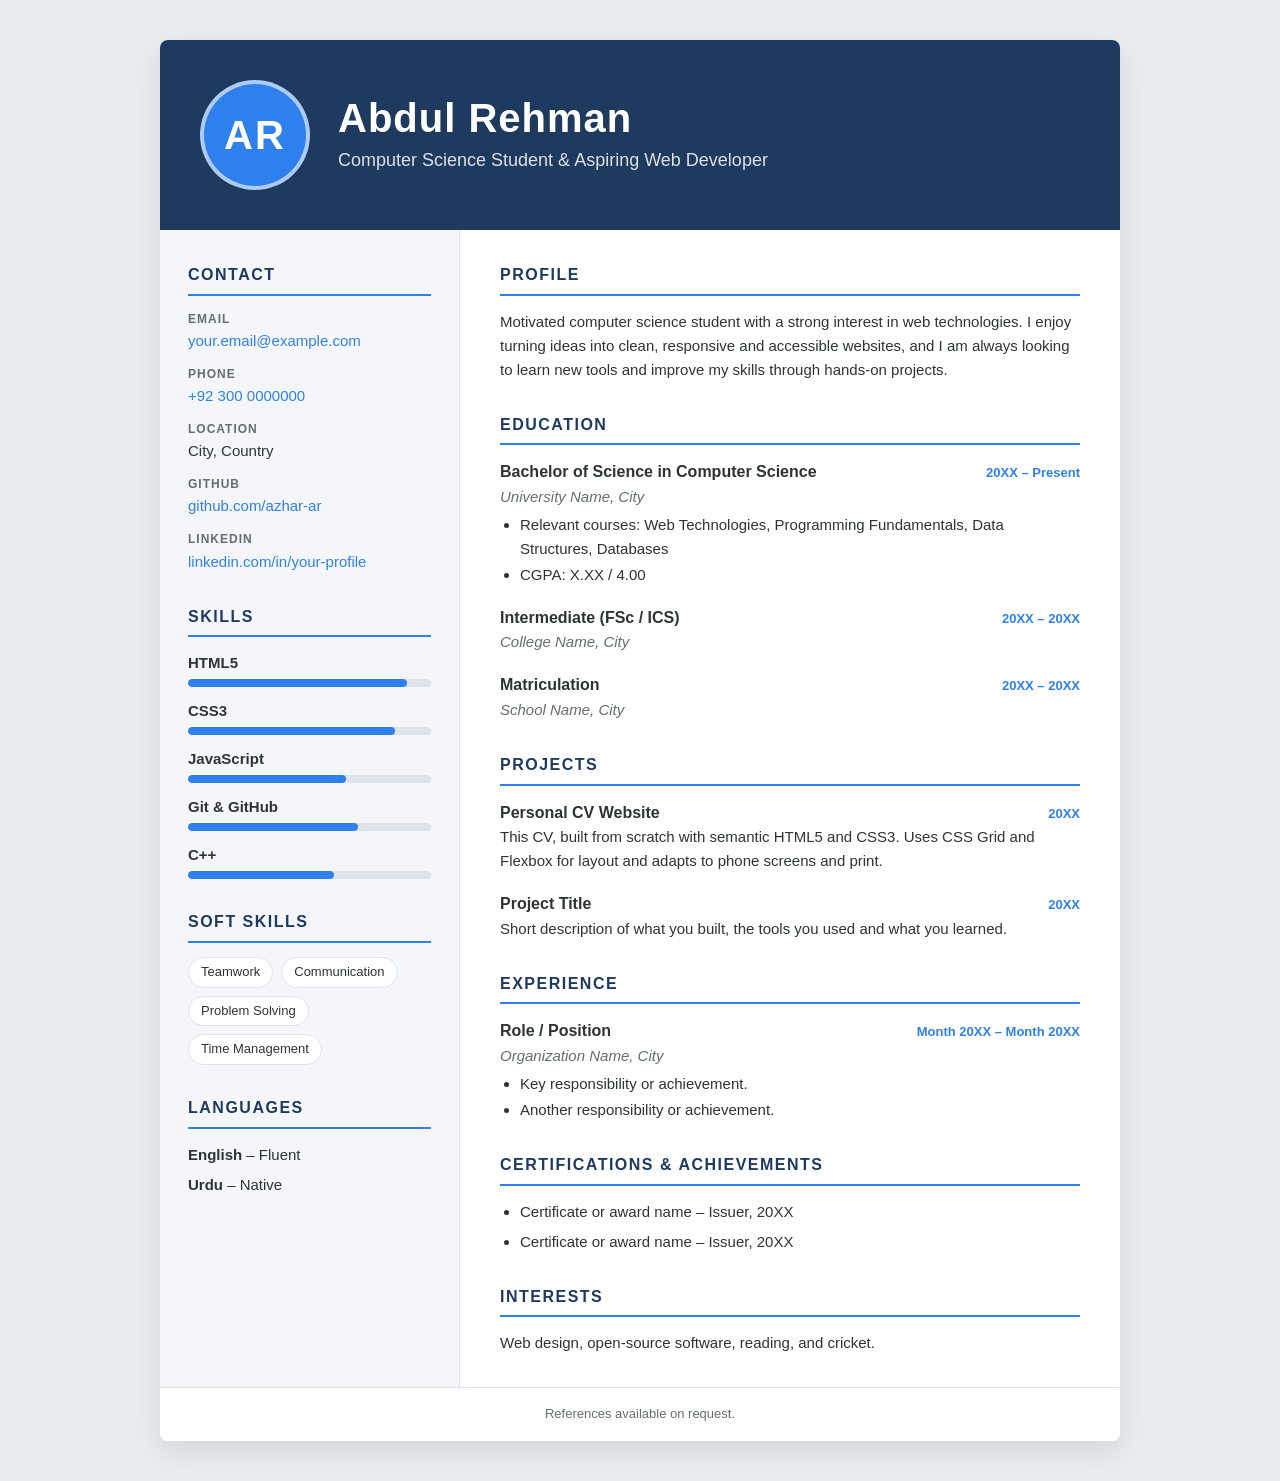
==== assignment-1/index.html @ 68342370 "Add assignment 1: CV built with HTML and CSS" ====
<!DOCTYPE html>
<html lang="en">
<head>
    <meta charset="UTF-8">
    <meta name="viewport" content="width=device-width, initial-scale=1.0">
    <meta name="description" content="Curriculum Vitae of Abdul Rehman">
    <title>Abdul Rehman | CV</title>
    <link rel="stylesheet" href="style.css">
</head>
<body>
    <div class="cv">

        <!-- ===== Header ===== -->
        <header class="cv-header">
            <div class="avatar" aria-hidden="true">AR</div>
            <div class="header-text">
                <h1>Abdul Rehman</h1>
                <p class="title">Computer Science Student &amp; Aspiring Web Developer</p>
            </div>
        </header>

        <div class="cv-body">

            <!-- ===== Sidebar ===== -->
            <aside class="sidebar">

                <section>
                    <h2>Contact</h2>
                    <ul class="contact-list">
                        <li>
                            <span class="label">Email</span>
                            <a href="mailto:your.email@example.com">your.email@example.com</a>
                        </li>
                        <li>
                            <span class="label">Phone</span>
                            <a href="tel:+920000000000">+92 300 0000000</a>
                        </li>
                        <li>
                            <span class="label">Location</span>
                            City, Country
                        </li>
                        <li>
                            <span class="label">GitHub</span>
                            <a href="https://github.com/azhar-ar" target="_blank" rel="noopener">github.com/azhar-ar</a>
                        </li>
                        <li>
                            <span class="label">LinkedIn</span>
                            <a href="https://www.linkedin.com/" target="_blank" rel="noopener">linkedin.com/in/your-profile</a>
                        </li>
                    </ul>
                </section>

                <section>
                    <h2>Skills</h2>
                    <ul class="skills">
                        <li>
                            <span class="skill-name">HTML5</span>
                            <span class="bar"><span style="width: 90%"></span></span>
                        </li>
                        <li>
                            <span class="skill-name">CSS3</span>
                            <span class="bar"><span style="width: 85%"></span></span>
                        </li>
                        <li>
                            <span class="skill-name">JavaScript</span>
                            <span class="bar"><span style="width: 65%"></span></span>
                        </li>
                        <li>
                            <span class="skill-name">Git &amp; GitHub</span>
                            <span class="bar"><span style="width: 70%"></span></span>
                        </li>
                        <li>
                            <span class="skill-name">C++</span>
                            <span class="bar"><span style="width: 60%"></span></span>
                        </li>
                    </ul>
                </section>

                <section>
                    <h2>Soft Skills</h2>
                    <ul class="tags">
                        <li>Teamwork</li>
                        <li>Communication</li>
                        <li>Problem Solving</li>
                        <li>Time Management</li>
                    </ul>
                </section>

                <section>
                    <h2>Languages</h2>
                    <ul class="plain-list">
                        <li><strong>English</strong> &ndash; Fluent</li>
                        <li><strong>Urdu</strong> &ndash; Native</li>
                    </ul>
                </section>

            </aside>

            <!-- ===== Main content ===== -->
            <main class="main">

                <section>
                    <h2>Profile</h2>
                    <p>
                        Motivated computer science student with a strong interest in web
                        technologies. I enjoy turning ideas into clean, responsive and
                        accessible websites, and I am always looking to learn new tools
                        and improve my skills through hands-on projects.
                    </p>
                </section>

                <section>
                    <h2>Education</h2>
                    <article class="entry">
                        <div class="entry-head">
                            <h3>Bachelor of Science in Computer Science</h3>
                            <span class="date">20XX &ndash; Present</span>
                        </div>
                        <p class="place">University Name, City</p>
                        <ul>
                            <li>Relevant courses: Web Technologies, Programming Fundamentals, Data Structures, Databases</li>
                            <li>CGPA: X.XX / 4.00</li>
                        </ul>
                    </article>
                    <article class="entry">
                        <div class="entry-head">
                            <h3>Intermediate (FSc / ICS)</h3>
                            <span class="date">20XX &ndash; 20XX</span>
                        </div>
                        <p class="place">College Name, City</p>
                    </article>
                    <article class="entry">
                        <div class="entry-head">
                            <h3>Matriculation</h3>
                            <span class="date">20XX &ndash; 20XX</span>
                        </div>
                        <p class="place">School Name, City</p>
                    </article>
                </section>

                <section>
                    <h2>Projects</h2>
                    <article class="entry">
                        <div class="entry-head">
                            <h3>Personal CV Website</h3>
                            <span class="date">20XX</span>
                        </div>
                        <p>
                            This CV, built from scratch with semantic HTML5 and CSS3. Uses
                            CSS Grid and Flexbox for layout and adapts to phone screens and print.
                        </p>
                    </article>
                    <article class="entry">
                        <div class="entry-head">
                            <h3>Project Title</h3>
                            <span class="date">20XX</span>
                        </div>
                        <p>Short description of what you built, the tools you used and what you learned.</p>
                    </article>
                </section>

                <section>
                    <h2>Experience</h2>
                    <article class="entry">
                        <div class="entry-head">
                            <h3>Role / Position</h3>
                            <span class="date">Month 20XX &ndash; Month 20XX</span>
                        </div>
                        <p class="place">Organization Name, City</p>
                        <ul>
                            <li>Key responsibility or achievement.</li>
                            <li>Another responsibility or achievement.</li>
                        </ul>
                    </article>
                </section>

                <section>
                    <h2>Certifications &amp; Achievements</h2>
                    <ul class="plain-list">
                        <li>Certificate or award name &ndash; Issuer, 20XX</li>
                        <li>Certificate or award name &ndash; Issuer, 20XX</li>
                    </ul>
                </section>

                <section>
                    <h2>Interests</h2>
                    <p>Web design, open-source software, reading, and cricket.</p>
                </section>

            </main>
        </div>

        <footer class="cv-footer">
            <p>References available on request.</p>
        </footer>
    </div>
</body>
</html>
---- assignment-1/style.css ----
/* ===== Variables ===== */
:root {
    --primary: #1e3a5f;
    --accent: #2f80ed;
    --text: #2d3436;
    --muted: #636e72;
    --light: #f4f6f9;
    --border: #dfe4ea;
    --white: #ffffff;
}

/* ===== Reset & base ===== */
* {
    margin: 0;
    padding: 0;
    box-sizing: border-box;
}

body {
    font-family: "Segoe UI", Roboto, Helvetica, Arial, sans-serif;
    font-size: 15px;
    line-height: 1.6;
    color: var(--text);
    background: #e9edf2;
    padding: 40px 16px;
}

a {
    color: var(--accent);
    text-decoration: none;
    word-break: break-word;
}

a:hover {
    text-decoration: underline;
}

ul {
    list-style: none;
}

/* ===== CV container ===== */
.cv {
    max-width: 960px;
    margin: 0 auto;
    background: var(--white);
    border-radius: 8px;
    overflow: hidden;
    box-shadow: 0 10px 30px rgba(0, 0, 0, 0.1);
}

/* ===== Header ===== */
.cv-header {
    display: flex;
    align-items: center;
    gap: 28px;
    padding: 40px;
    background: var(--primary);
    color: var(--white);
}

.avatar {
    flex-shrink: 0;
    width: 110px;
    height: 110px;
    border-radius: 50%;
    border: 4px solid rgba(255, 255, 255, 0.6);
    background: var(--accent);
    display: flex;
    align-items: center;
    justify-content: center;
    font-size: 40px;
    font-weight: 700;
    letter-spacing: 2px;
}

.cv-header h1 {
    font-size: 40px;
    line-height: 1.1;
    letter-spacing: 1px;
}

.cv-header .title {
    margin-top: 6px;
    font-size: 18px;
    opacity: 0.85;
}

/* ===== Two-column body ===== */
.cv-body {
    display: grid;
    grid-template-columns: 300px 1fr;
}

section {
    margin-bottom: 30px;
}

section:last-child {
    margin-bottom: 0;
}

h2 {
    font-size: 16px;
    text-transform: uppercase;
    letter-spacing: 1.5px;
    color: var(--primary);
    padding-bottom: 6px;
    margin-bottom: 14px;
    border-bottom: 2px solid var(--accent);
}

/* ===== Sidebar ===== */
.sidebar {
    background: var(--light);
    padding: 32px 28px;
    border-right: 1px solid var(--border);
}

.contact-list li {
    margin-bottom: 12px;
}

.contact-list .label {
    display: block;
    font-size: 12px;
    font-weight: 600;
    text-transform: uppercase;
    letter-spacing: 1px;
    color: var(--muted);
}

.skills li {
    margin-bottom: 12px;
}

.skill-name {
    display: block;
    font-weight: 600;
    margin-bottom: 4px;
}

.bar {
    display: block;
    height: 8px;
    background: var(--border);
    border-radius: 4px;
    overflow: hidden;
}

.bar span {
    display: block;
    height: 100%;
    background: var(--accent);
    border-radius: 4px;
}

.tags {
    display: flex;
    flex-wrap: wrap;
    gap: 8px;
}

.tags li {
    padding: 4px 12px;
    font-size: 13px;
    background: var(--white);
    border: 1px solid var(--border);
    border-radius: 20px;
}

.plain-list li {
    margin-bottom: 6px;
}

/* ===== Main content ===== */
.main {
    padding: 32px 40px;
}

.entry {
    margin-bottom: 18px;
}

.entry:last-child {
    margin-bottom: 0;
}

.entry-head {
    display: flex;
    justify-content: space-between;
    align-items: baseline;
    flex-wrap: wrap;
    gap: 4px 16px;
}

.entry h3 {
    font-size: 16px;
    color: var(--text);
}

.date {
    font-size: 13px;
    font-weight: 600;
    color: var(--accent);
    white-space: nowrap;
}

.place {
    font-style: italic;
    color: var(--muted);
    margin-bottom: 4px;
}

.entry ul,
.main .plain-list {
    list-style: disc;
    padding-left: 20px;
}

.entry ul li {
    margin-bottom: 2px;
}

/* ===== Footer ===== */
.cv-footer {
    padding: 16px 40px;
    text-align: center;
    font-size: 13px;
    color: var(--muted);
    border-top: 1px solid var(--border);
}

/* ===== Responsive: tablets and phones ===== */
@media (max-width: 760px) {
    body {
        padding: 16px;
    }

    .cv-header {
        flex-direction: column;
        text-align: center;
        padding: 32px 20px;
        gap: 16px;
    }

    .cv-header h1 {
        font-size: 32px;
    }

    .cv-body {
        grid-template-columns: 1fr;
    }

    .sidebar {
        border-right: none;
        border-bottom: 1px solid var(--border);
        padding: 28px 20px;
    }

    .main {
        padding: 28px 20px;
    }

    .cv-footer {
        padding: 16px 20px;
    }
}

/* ===== Print ===== */
@media print {
    body {
        background: none;
        padding: 0;
    }

    .cv {
        box-shadow: none;
        border-radius: 0;
        max-width: none;
    }

    .cv-header,
    .sidebar,
    .bar span {
        -webkit-print-color-adjust: exact;
        print-color-adjust: exact;
    }

    .entry {
        break-inside: avoid;
    }
}
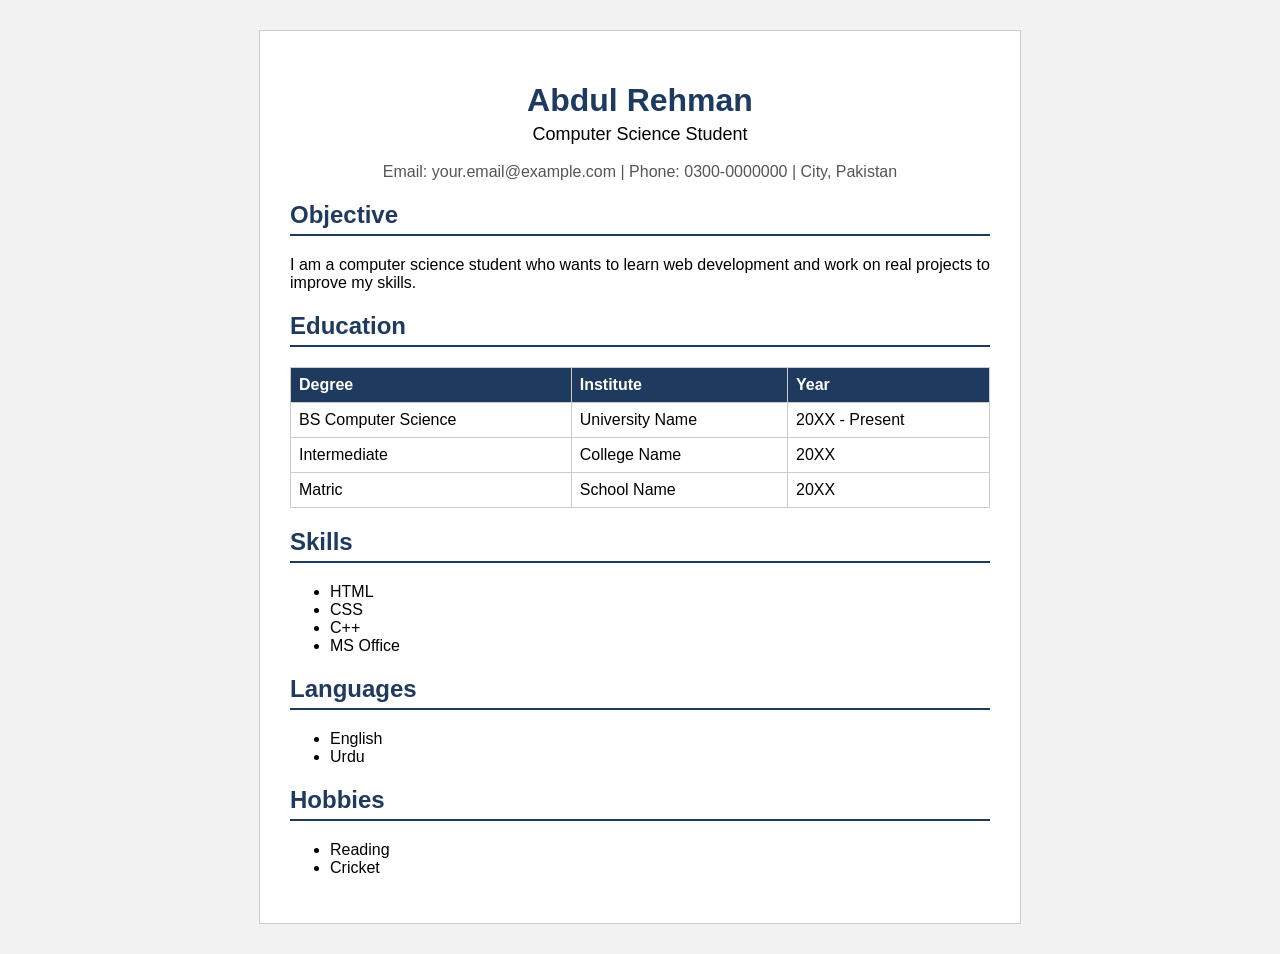
==== commit 75af50d2: "Simplify assignment 1 CV to basic HTML and CSS" ====
--- a/assignment-1/index.html
+++ b/assignment-1/index.html
@@ -1,198 +1,70 @@
 <!DOCTYPE html>
-<html lang="en">
+<html>
 <head>
-    <meta charset="UTF-8">
-    <meta name="viewport" content="width=device-width, initial-scale=1.0">
-    <meta name="description" content="Curriculum Vitae of Abdul Rehman">
-    <title>Abdul Rehman | CV</title>
+    <title>My CV</title>
     <link rel="stylesheet" href="style.css">
 </head>
 <body>
-    <div class="cv">
 
-        <!-- ===== Header ===== -->
-        <header class="cv-header">
-            <div class="avatar" aria-hidden="true">AR</div>
-            <div class="header-text">
-                <h1>Abdul Rehman</h1>
-                <p class="title">Computer Science Student &amp; Aspiring Web Developer</p>
-            </div>
-        </header>
+    <div class="container">
 
-        <div class="cv-body">
+        <h1>Abdul Rehman</h1>
+        <p class="subtitle">Computer Science Student</p>
+        <p class="contact">
+            Email: your.email@example.com | Phone: 0300-0000000 | City, Pakistan
+        </p>
 
-            <!-- ===== Sidebar ===== -->
-            <aside class="sidebar">
+        <h2>Objective</h2>
+        <p>
+            I am a computer science student who wants to learn web development
+            and work on real projects to improve my skills.
+        </p>
 
-                <section>
-                    <h2>Contact</h2>
-                    <ul class="contact-list">
-                        <li>
-                            <span class="label">Email</span>
-                            <a href="mailto:your.email@example.com">your.email@example.com</a>
-                        </li>
-                        <li>
-                            <span class="label">Phone</span>
-                            <a href="tel:+920000000000">+92 300 0000000</a>
-                        </li>
-                        <li>
-                            <span class="label">Location</span>
-                            City, Country
-                        </li>
-                        <li>
-                            <span class="label">GitHub</span>
-                            <a href="https://github.com/azhar-ar" target="_blank" rel="noopener">github.com/azhar-ar</a>
-                        </li>
-                        <li>
-                            <span class="label">LinkedIn</span>
-                            <a href="https://www.linkedin.com/" target="_blank" rel="noopener">linkedin.com/in/your-profile</a>
-                        </li>
-                    </ul>
-                </section>
+        <h2>Education</h2>
+        <table>
+            <tr>
+                <th>Degree</th>
+                <th>Institute</th>
+                <th>Year</th>
+            </tr>
+            <tr>
+                <td>BS Computer Science</td>
+                <td>University Name</td>
+                <td>20XX - Present</td>
+            </tr>
+            <tr>
+                <td>Intermediate</td>
+                <td>College Name</td>
+                <td>20XX</td>
+            </tr>
+            <tr>
+                <td>Matric</td>
+                <td>School Name</td>
+                <td>20XX</td>
+            </tr>
+        </table>
 
-                <section>
-                    <h2>Skills</h2>
-                    <ul class="skills">
-                        <li>
-                            <span class="skill-name">HTML5</span>
-                            <span class="bar"><span style="width: 90%"></span></span>
-                        </li>
-                        <li>
-                            <span class="skill-name">CSS3</span>
-                            <span class="bar"><span style="width: 85%"></span></span>
-                        </li>
-                        <li>
-                            <span class="skill-name">JavaScript</span>
-                            <span class="bar"><span style="width: 65%"></span></span>
-                        </li>
-                        <li>
-                            <span class="skill-name">Git &amp; GitHub</span>
-                            <span class="bar"><span style="width: 70%"></span></span>
-                        </li>
-                        <li>
-                            <span class="skill-name">C++</span>
-                            <span class="bar"><span style="width: 60%"></span></span>
-                        </li>
-                    </ul>
-                </section>
+        <h2>Skills</h2>
+        <ul>
+            <li>HTML</li>
+            <li>CSS</li>
+            <li>C++</li>
+            <li>MS Office</li>
+        </ul>
 
-                <section>
-                    <h2>Soft Skills</h2>
-                    <ul class="tags">
-                        <li>Teamwork</li>
-                        <li>Communication</li>
-                        <li>Problem Solving</li>
-                        <li>Time Management</li>
-                    </ul>
-                </section>
+        <h2>Languages</h2>
+        <ul>
+            <li>English</li>
+            <li>Urdu</li>
+        </ul>
 
-                <section>
-                    <h2>Languages</h2>
-                    <ul class="plain-list">
-                        <li><strong>English</strong> &ndash; Fluent</li>
-                        <li><strong>Urdu</strong> &ndash; Native</li>
-                    </ul>
-                </section>
+        <h2>Hobbies</h2>
+        <ul>
+            <li>Reading</li>
+            <li>Cricket</li>
+        </ul>
 
-            </aside>
+    </div>
 
-            <!-- ===== Main content ===== -->
-            <main class="main">
-
-                <section>
-                    <h2>Profile</h2>
-                    <p>
-                        Motivated computer science student with a strong interest in web
-                        technologies. I enjoy turning ideas into clean, responsive and
-                        accessible websites, and I am always looking to learn new tools
-                        and improve my skills through hands-on projects.
-                    </p>
-                </section>
-
-                <section>
-                    <h2>Education</h2>
-                    <article class="entry">
-                        <div class="entry-head">
-                            <h3>Bachelor of Science in Computer Science</h3>
-                            <span class="date">20XX &ndash; Present</span>
-                        </div>
-                        <p class="place">University Name, City</p>
-                        <ul>
-                            <li>Relevant courses: Web Technologies, Programming Fundamentals, Data Structures, Databases</li>
-                            <li>CGPA: X.XX / 4.00</li>
-                        </ul>
-                    </article>
-                    <article class="entry">
-                        <div class="entry-head">
-                            <h3>Intermediate (FSc / ICS)</h3>
-                            <span class="date">20XX &ndash; 20XX</span>
-                        </div>
-                        <p class="place">College Name, City</p>
-                    </article>
-                    <article class="entry">
-                        <div class="entry-head">
-                            <h3>Matriculation</h3>
-                            <span class="date">20XX &ndash; 20XX</span>
-                        </div>
-                        <p class="place">School Name, City</p>
-                    </article>
-                </section>
-
-                <section>
-                    <h2>Projects</h2>
-                    <article class="entry">
-                        <div class="entry-head">
-                            <h3>Personal CV Website</h3>
-                            <span class="date">20XX</span>
-                        </div>
-                        <p>
-                            This CV, built from scratch with semantic HTML5 and CSS3. Uses
-                            CSS Grid and Flexbox for layout and adapts to phone screens and print.
-                        </p>
-                    </article>
-                    <article class="entry">
-                        <div class="entry-head">
-                            <h3>Project Title</h3>
-                            <span class="date">20XX</span>
-                        </div>
-                        <p>Short description of what you built, the tools you used and what you learned.</p>
-                    </article>
-                </section>
-
-                <section>
-                    <h2>Experience</h2>
-                    <article class="entry">
-                        <div class="entry-head">
-                            <h3>Role / Position</h3>
-                            <span class="date">Month 20XX &ndash; Month 20XX</span>
-                        </div>
-                        <p class="place">Organization Name, City</p>
-                        <ul>
-                            <li>Key responsibility or achievement.</li>
-                            <li>Another responsibility or achievement.</li>
-                        </ul>
-                    </article>
-                </section>
-
-                <section>
-                    <h2>Certifications &amp; Achievements</h2>
-                    <ul class="plain-list">
-                        <li>Certificate or award name &ndash; Issuer, 20XX</li>
-                        <li>Certificate or award name &ndash; Issuer, 20XX</li>
-                    </ul>
-                </section>
-
-                <section>
-                    <h2>Interests</h2>
-                    <p>Web design, open-source software, reading, and cricket.</p>
-                </section>
-
-            </main>
-        </div>
-
-        <footer class="cv-footer">
-            <p>References available on request.</p>
-        </footer>
-    </div>
 </body>
 </html>
--- a/assignment-1/style.css
+++ b/assignment-1/style.css
@@ -1,293 +1,51 @@
-/* ===== Variables ===== */
-:root {
-    --primary: #1e3a5f;
-    --accent: #2f80ed;
-    --text: #2d3436;
-    --muted: #636e72;
-    --light: #f4f6f9;
-    --border: #dfe4ea;
-    --white: #ffffff;
+body {
+    font-family: Arial, sans-serif;
+    background-color: #f2f2f2;
 }
 
-/* ===== Reset & base ===== */
-* {
-    margin: 0;
-    padding: 0;
-    box-sizing: border-box;
+.container {
+    width: 700px;
+    margin: 30px auto;
+    padding: 30px;
+    background-color: white;
+    border: 1px solid #cccccc;
 }
 
-body {
-    font-family: "Segoe UI", Roboto, Helvetica, Arial, sans-serif;
-    font-size: 15px;
-    line-height: 1.6;
-    color: var(--text);
-    background: #e9edf2;
-    padding: 40px 16px;
+h1 {
+    text-align: center;
+    color: #1e3a5f;
+    margin-bottom: 5px;
 }
 
-a {
-    color: var(--accent);
-    text-decoration: none;
-    word-break: break-word;
+.subtitle {
+    text-align: center;
+    font-size: 18px;
+    margin-top: 0;
 }
 
-a:hover {
-    text-decoration: underline;
-}
-
-ul {
-    list-style: none;
-}
-
-/* ===== CV container ===== */
-.cv {
-    max-width: 960px;
-    margin: 0 auto;
-    background: var(--white);
-    border-radius: 8px;
-    overflow: hidden;
-    box-shadow: 0 10px 30px rgba(0, 0, 0, 0.1);
-}
-
-/* ===== Header ===== */
-.cv-header {
-    display: flex;
-    align-items: center;
-    gap: 28px;
-    padding: 40px;
-    background: var(--primary);
-    color: var(--white);
-}
-
-.avatar {
-    flex-shrink: 0;
-    width: 110px;
-    height: 110px;
-    border-radius: 50%;
-    border: 4px solid rgba(255, 255, 255, 0.6);
-    background: var(--accent);
-    display: flex;
-    align-items: center;
-    justify-content: center;
-    font-size: 40px;
-    font-weight: 700;
-    letter-spacing: 2px;
-}
-
-.cv-header h1 {
-    font-size: 40px;
-    line-height: 1.1;
-    letter-spacing: 1px;
-}
-
-.cv-header .title {
-    margin-top: 6px;
-    font-size: 18px;
-    opacity: 0.85;
-}
-
-/* ===== Two-column body ===== */
-.cv-body {
-    display: grid;
-    grid-template-columns: 300px 1fr;
-}
-
-section {
-    margin-bottom: 30px;
-}
-
-section:last-child {
-    margin-bottom: 0;
+.contact {
+    text-align: center;
+    color: #555555;
 }
 
 h2 {
-    font-size: 16px;
-    text-transform: uppercase;
-    letter-spacing: 1.5px;
-    color: var(--primary);
-    padding-bottom: 6px;
-    margin-bottom: 14px;
-    border-bottom: 2px solid var(--accent);
+    color: #1e3a5f;
+    border-bottom: 2px solid #1e3a5f;
+    padding-bottom: 5px;
 }
 
-/* ===== Sidebar ===== */
-.sidebar {
-    background: var(--light);
-    padding: 32px 28px;
-    border-right: 1px solid var(--border);
+table {
+    width: 100%;
+    border-collapse: collapse;
 }
 
-.contact-list li {
-    margin-bottom: 12px;
+th, td {
+    border: 1px solid #cccccc;
+    padding: 8px;
+    text-align: left;
 }
 
-.contact-list .label {
-    display: block;
-    font-size: 12px;
-    font-weight: 600;
-    text-transform: uppercase;
-    letter-spacing: 1px;
-    color: var(--muted);
+th {
+    background-color: #1e3a5f;
+    color: white;
 }
-
-.skills li {
-    margin-bottom: 12px;
-}
-
-.skill-name {
-    display: block;
-    font-weight: 600;
-    margin-bottom: 4px;
-}
-
-.bar {
-    display: block;
-    height: 8px;
-    background: var(--border);
-    border-radius: 4px;
-    overflow: hidden;
-}
-
-.bar span {
-    display: block;
-    height: 100%;
-    background: var(--accent);
-    border-radius: 4px;
-}
-
-.tags {
-    display: flex;
-    flex-wrap: wrap;
-    gap: 8px;
-}
-
-.tags li {
-    padding: 4px 12px;
-    font-size: 13px;
-    background: var(--white);
-    border: 1px solid var(--border);
-    border-radius: 20px;
-}
-
-.plain-list li {
-    margin-bottom: 6px;
-}
-
-/* ===== Main content ===== */
-.main {
-    padding: 32px 40px;
-}
-
-.entry {
-    margin-bottom: 18px;
-}
-
-.entry:last-child {
-    margin-bottom: 0;
-}
-
-.entry-head {
-    display: flex;
-    justify-content: space-between;
-    align-items: baseline;
-    flex-wrap: wrap;
-    gap: 4px 16px;
-}
-
-.entry h3 {
-    font-size: 16px;
-    color: var(--text);
-}
-
-.date {
-    font-size: 13px;
-    font-weight: 600;
-    color: var(--accent);
-    white-space: nowrap;
-}
-
-.place {
-    font-style: italic;
-    color: var(--muted);
-    margin-bottom: 4px;
-}
-
-.entry ul,
-.main .plain-list {
-    list-style: disc;
-    padding-left: 20px;
-}
-
-.entry ul li {
-    margin-bottom: 2px;
-}
-
-/* ===== Footer ===== */
-.cv-footer {
-    padding: 16px 40px;
-    text-align: center;
-    font-size: 13px;
-    color: var(--muted);
-    border-top: 1px solid var(--border);
-}
-
-/* ===== Responsive: tablets and phones ===== */
-@media (max-width: 760px) {
-    body {
-        padding: 16px;
-    }
-
-    .cv-header {
-        flex-direction: column;
-        text-align: center;
-        padding: 32px 20px;
-        gap: 16px;
-    }
-
-    .cv-header h1 {
-        font-size: 32px;
-    }
-
-    .cv-body {
-        grid-template-columns: 1fr;
-    }
-
-    .sidebar {
-        border-right: none;
-        border-bottom: 1px solid var(--border);
-        padding: 28px 20px;
-    }
-
-    .main {
-        padding: 28px 20px;
-    }
-
-    .cv-footer {
-        padding: 16px 20px;
-    }
-}
-
-/* ===== Print ===== */
-@media print {
-    body {
-        background: none;
-        padding: 0;
-    }
-
-    .cv {
-        box-shadow: none;
-        border-radius: 0;
-        max-width: none;
-    }
-
-    .cv-header,
-    .sidebar,
-    .bar span {
-        -webkit-print-color-adjust: exact;
-        print-color-adjust: exact;
-    }
-
-    .entry {
-        break-inside: avoid;
-    }
-}
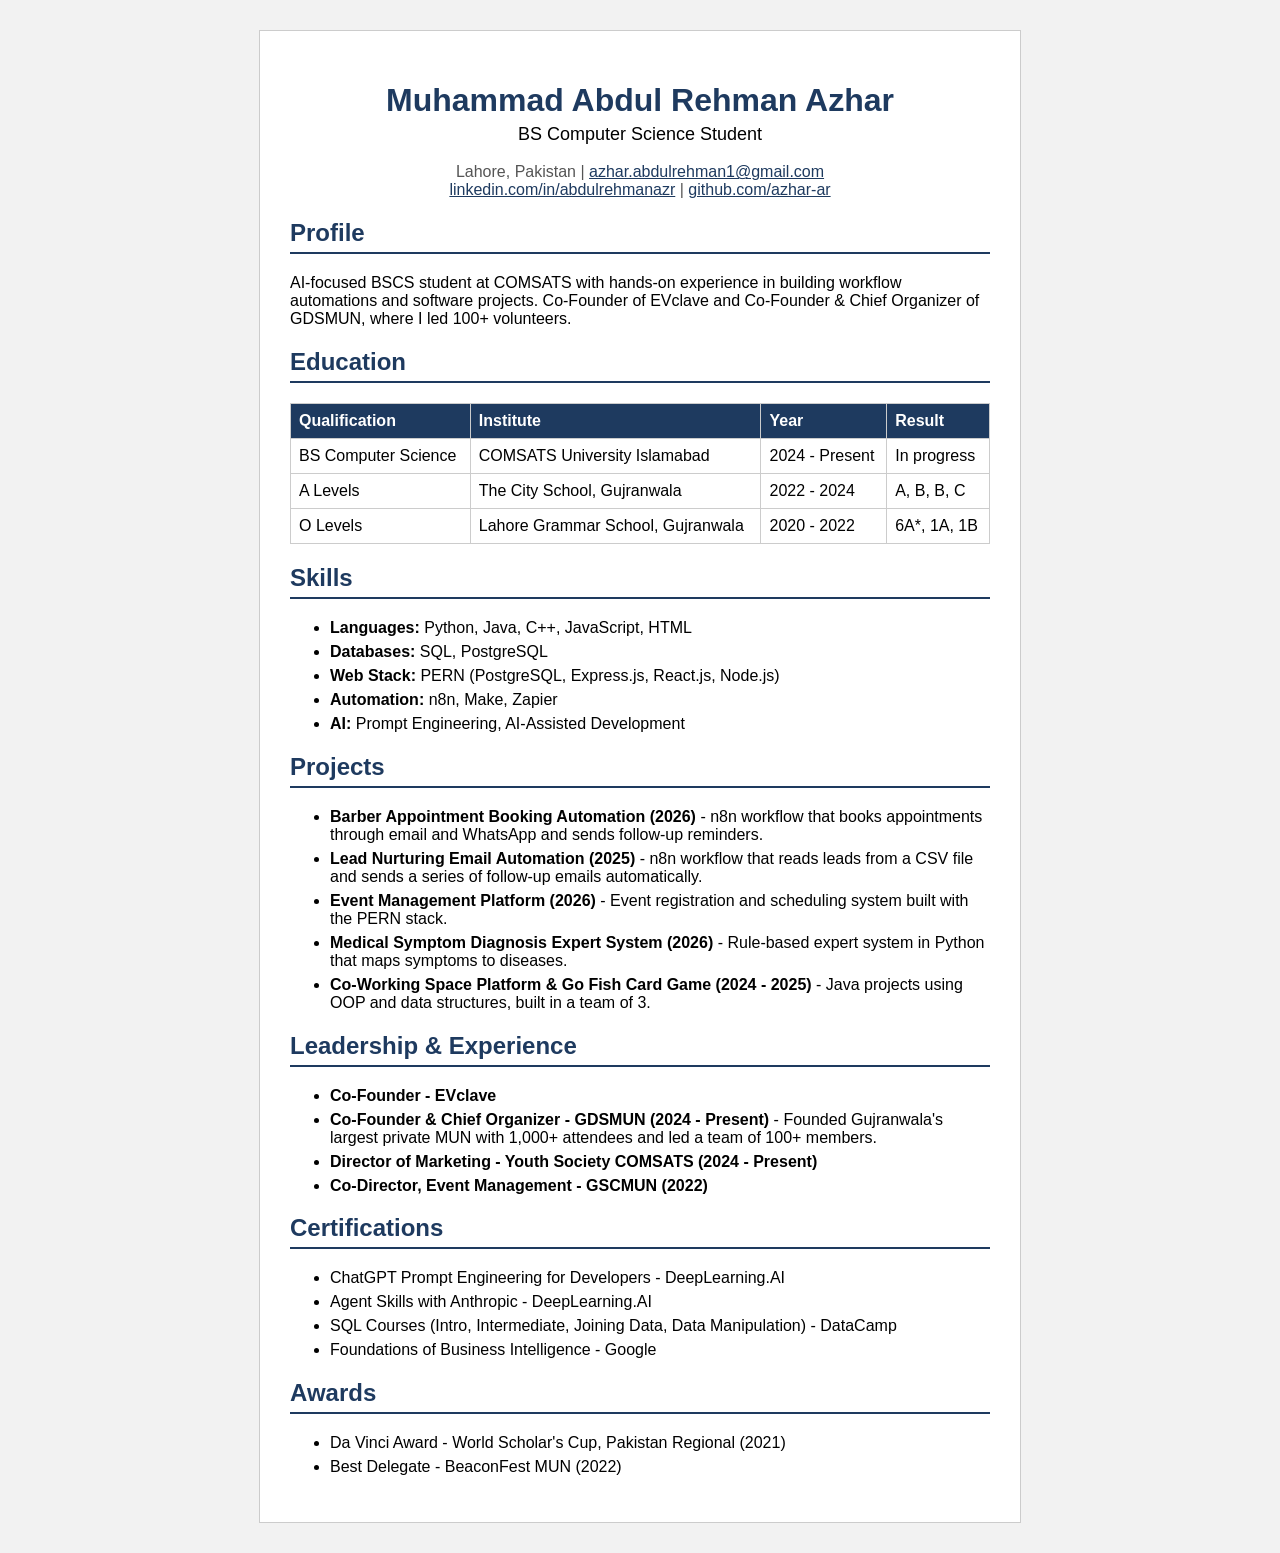
==== commit fe17e9d0: "Fill assignment 1 CV with real details and add EVclave" ====
--- a/assignment-1/index.html
+++ b/assignment-1/index.html
@@ -8,60 +8,116 @@
 
     <div class="container">
 
-        <h1>Abdul Rehman</h1>
-        <p class="subtitle">Computer Science Student</p>
+        <h1>Muhammad Abdul Rehman Azhar</h1>
+        <p class="subtitle">BS Computer Science Student</p>
         <p class="contact">
-            Email: your.email@example.com | Phone: 0300-0000000 | City, Pakistan
+            Lahore, Pakistan |
+            <a href="mailto:azhar.abdulrehman1@gmail.com">azhar.abdulrehman1@gmail.com</a>
+            <br>
+            <a href="https://linkedin.com/in/abdulrehmanazr">linkedin.com/in/abdulrehmanazr</a> |
+            <a href="https://github.com/azhar-ar">github.com/azhar-ar</a>
         </p>
 
-        <h2>Objective</h2>
+        <h2>Profile</h2>
         <p>
-            I am a computer science student who wants to learn web development
-            and work on real projects to improve my skills.
+            AI-focused BSCS student at COMSATS with hands-on experience in building
+            workflow automations and software projects. Co-Founder of EVclave and
+            Co-Founder &amp; Chief Organizer of GDSMUN, where I led 100+ volunteers.
         </p>
 
         <h2>Education</h2>
         <table>
             <tr>
-                <th>Degree</th>
+                <th>Qualification</th>
                 <th>Institute</th>
                 <th>Year</th>
+                <th>Result</th>
             </tr>
             <tr>
                 <td>BS Computer Science</td>
-                <td>University Name</td>
-                <td>20XX - Present</td>
+                <td>COMSATS University Islamabad</td>
+                <td>2024 - Present</td>
+                <td>In progress</td>
             </tr>
             <tr>
-                <td>Intermediate</td>
-                <td>College Name</td>
-                <td>20XX</td>
+                <td>A Levels</td>
+                <td>The City School, Gujranwala</td>
+                <td>2022 - 2024</td>
+                <td>A, B, B, C</td>
             </tr>
             <tr>
-                <td>Matric</td>
-                <td>School Name</td>
-                <td>20XX</td>
+                <td>O Levels</td>
+                <td>Lahore Grammar School, Gujranwala</td>
+                <td>2020 - 2022</td>
+                <td>6A*, 1A, 1B</td>
             </tr>
         </table>
 
         <h2>Skills</h2>
         <ul>
-            <li>HTML</li>
-            <li>CSS</li>
-            <li>C++</li>
-            <li>MS Office</li>
+            <li><strong>Languages:</strong> Python, Java, C++, JavaScript, HTML</li>
+            <li><strong>Databases:</strong> SQL, PostgreSQL</li>
+            <li><strong>Web Stack:</strong> PERN (PostgreSQL, Express.js, React.js, Node.js)</li>
+            <li><strong>Automation:</strong> n8n, Make, Zapier</li>
+            <li><strong>AI:</strong> Prompt Engineering, AI-Assisted Development</li>
         </ul>
 
-        <h2>Languages</h2>
+        <h2>Projects</h2>
         <ul>
-            <li>English</li>
-            <li>Urdu</li>
+            <li>
+                <strong>Barber Appointment Booking Automation (2026)</strong> -
+                n8n workflow that books appointments through email and WhatsApp
+                and sends follow-up reminders.
+            </li>
+            <li>
+                <strong>Lead Nurturing Email Automation (2025)</strong> -
+                n8n workflow that reads leads from a CSV file and sends a series
+                of follow-up emails automatically.
+            </li>
+            <li>
+                <strong>Event Management Platform (2026)</strong> -
+                Event registration and scheduling system built with the PERN stack.
+            </li>
+            <li>
+                <strong>Medical Symptom Diagnosis Expert System (2026)</strong> -
+                Rule-based expert system in Python that maps symptoms to diseases.
+            </li>
+            <li>
+                <strong>Co-Working Space Platform &amp; Go Fish Card Game (2024 - 2025)</strong> -
+                Java projects using OOP and data structures, built in a team of 3.
+            </li>
         </ul>
 
-        <h2>Hobbies</h2>
+        <h2>Leadership &amp; Experience</h2>
         <ul>
-            <li>Reading</li>
-            <li>Cricket</li>
+            <li>
+                <strong>Co-Founder - EVclave</strong>
+            </li>
+            <li>
+                <strong>Co-Founder &amp; Chief Organizer - GDSMUN (2024 - Present)</strong> -
+                Founded Gujranwala's largest private MUN with 1,000+ attendees and
+                led a team of 100+ members.
+            </li>
+            <li>
+                <strong>Director of Marketing - Youth Society COMSATS (2024 - Present)</strong>
+            </li>
+            <li>
+                <strong>Co-Director, Event Management - GSCMUN (2022)</strong>
+            </li>
+        </ul>
+
+        <h2>Certifications</h2>
+        <ul>
+            <li>ChatGPT Prompt Engineering for Developers - DeepLearning.AI</li>
+            <li>Agent Skills with Anthropic - DeepLearning.AI</li>
+            <li>SQL Courses (Intro, Intermediate, Joining Data, Data Manipulation) - DataCamp</li>
+            <li>Foundations of Business Intelligence - Google</li>
+        </ul>
+
+        <h2>Awards</h2>
+        <ul>
+            <li>Da Vinci Award - World Scholar's Cup, Pakistan Regional (2021)</li>
+            <li>Best Delegate - BeaconFest MUN (2022)</li>
         </ul>
 
     </div>
--- a/assignment-1/style.css
+++ b/assignment-1/style.css
@@ -49,3 +49,11 @@
     background-color: #1e3a5f;
     color: white;
 }
+
+li {
+    margin-bottom: 6px;
+}
+
+a {
+    color: #1e3a5f;
+}
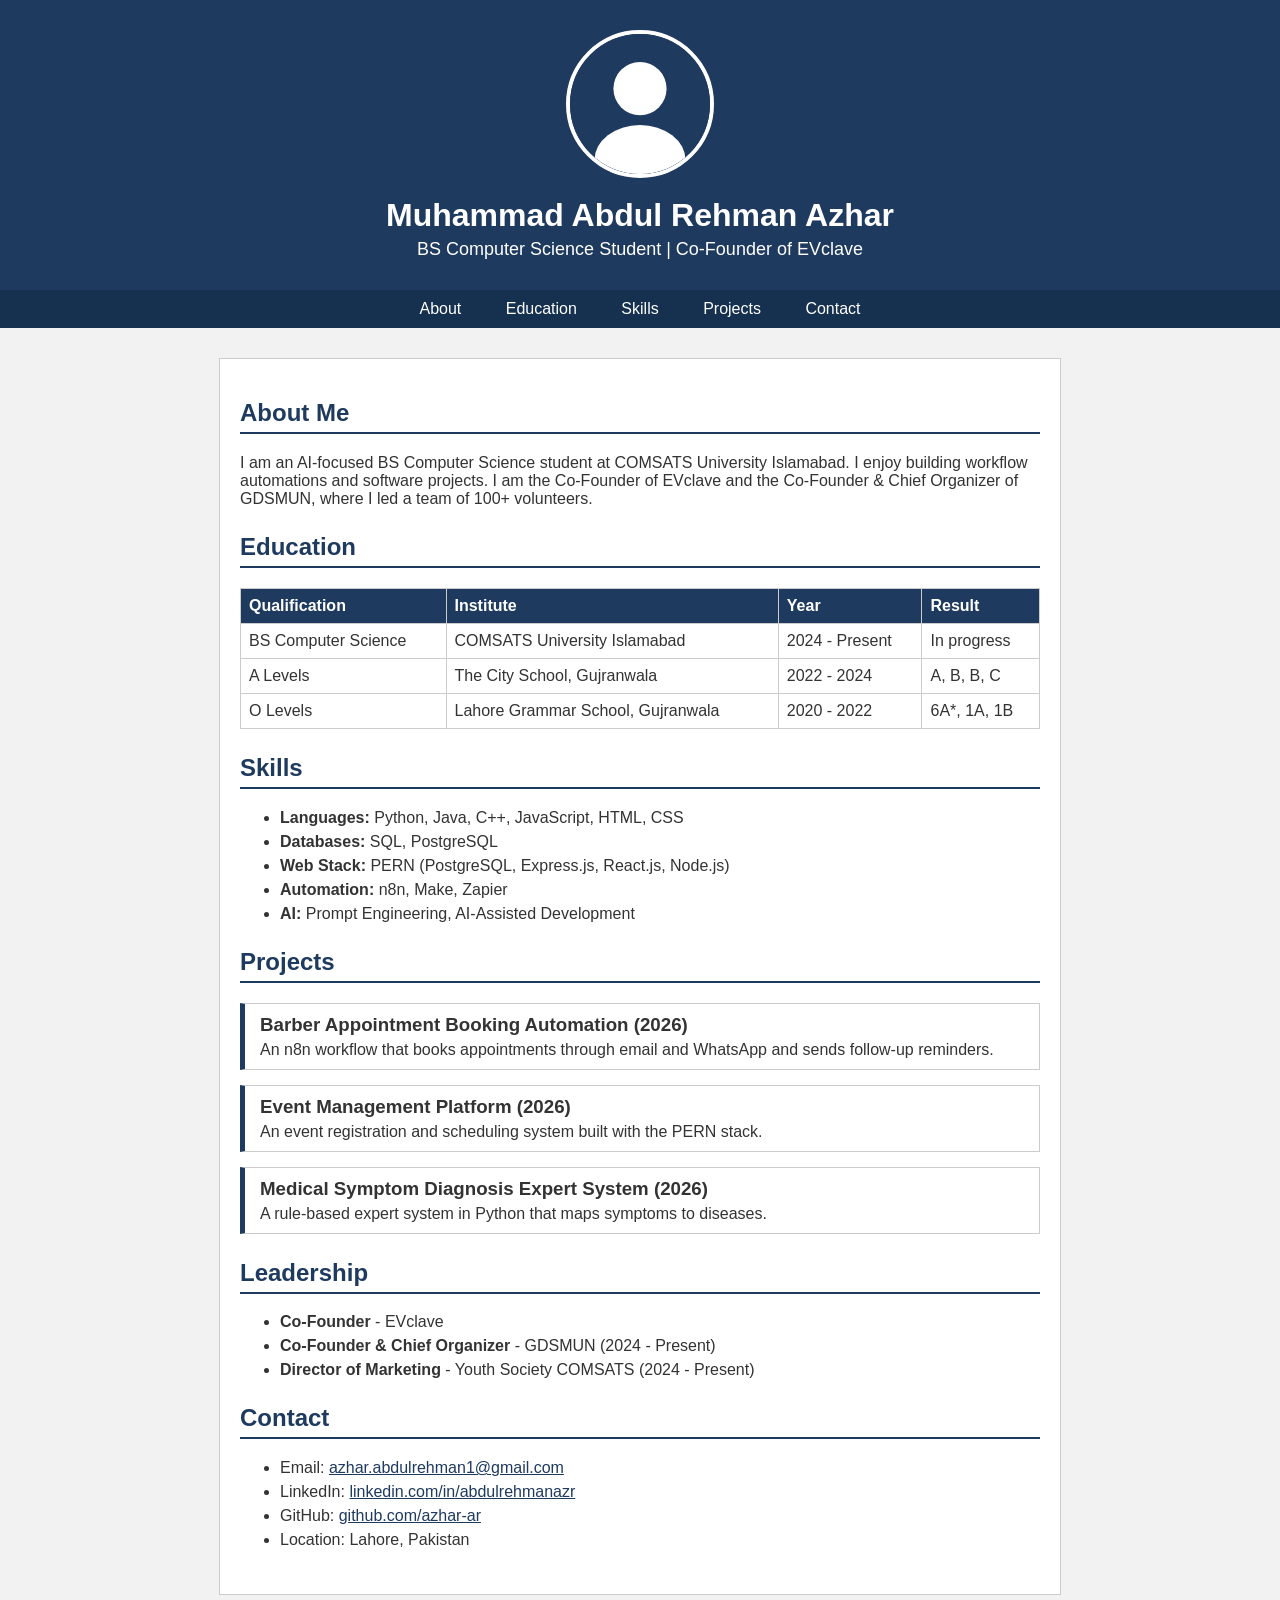
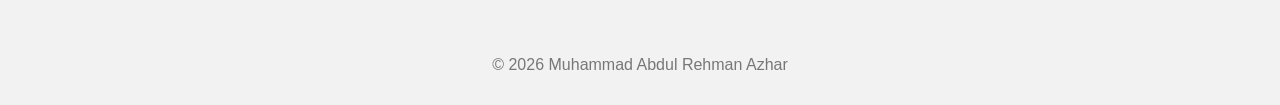
==== commit d9ee68aa: "Update assignment 1 CV to meet requirements: semantic HTML5, photo, nav, contact, styles.css" ====
--- a/assignment-1/index.html
+++ b/assignment-1/index.html
@@ -1,126 +1,129 @@
 <!DOCTYPE html>
-<html>
+<html lang="en">
 <head>
-    <title>My CV</title>
-    <link rel="stylesheet" href="style.css">
+    <meta charset="UTF-8">
+    <meta name="viewport" content="width=device-width, initial-scale=1.0">
+    <title>Muhammad Abdul Rehman Azhar - CV</title>
+    <link rel="stylesheet" href="styles.css">
 </head>
 <body>
 
-    <div class="container">
+    <header>
+        <img src="images/profile.svg" alt="Photo of Muhammad Abdul Rehman Azhar" class="photo">
+        <h1>Muhammad Abdul Rehman Azhar</h1>
+        <p class="tagline">BS Computer Science Student | Co-Founder of EVclave</p>
+    </header>
 
-        <h1>Muhammad Abdul Rehman Azhar</h1>
-        <p class="subtitle">BS Computer Science Student</p>
-        <p class="contact">
-            Lahore, Pakistan |
-            <a href="mailto:azhar.abdulrehman1@gmail.com">azhar.abdulrehman1@gmail.com</a>
-            <br>
-            <a href="https://linkedin.com/in/abdulrehmanazr">linkedin.com/in/abdulrehmanazr</a> |
-            <a href="https://github.com/azhar-ar">github.com/azhar-ar</a>
-        </p>
+    <nav>
+        <ul>
+            <li><a href="#about">About</a></li>
+            <li><a href="#education">Education</a></li>
+            <li><a href="#skills">Skills</a></li>
+            <li><a href="#projects">Projects</a></li>
+            <li><a href="#contact">Contact</a></li>
+        </ul>
+    </nav>
 
-        <h2>Profile</h2>
-        <p>
-            AI-focused BSCS student at COMSATS with hands-on experience in building
-            workflow automations and software projects. Co-Founder of EVclave and
-            Co-Founder &amp; Chief Organizer of GDSMUN, where I led 100+ volunteers.
-        </p>
+    <main>
 
-        <h2>Education</h2>
-        <table>
-            <tr>
-                <th>Qualification</th>
-                <th>Institute</th>
-                <th>Year</th>
-                <th>Result</th>
-            </tr>
-            <tr>
-                <td>BS Computer Science</td>
-                <td>COMSATS University Islamabad</td>
-                <td>2024 - Present</td>
-                <td>In progress</td>
-            </tr>
-            <tr>
-                <td>A Levels</td>
-                <td>The City School, Gujranwala</td>
-                <td>2022 - 2024</td>
-                <td>A, B, B, C</td>
-            </tr>
-            <tr>
-                <td>O Levels</td>
-                <td>Lahore Grammar School, Gujranwala</td>
-                <td>2020 - 2022</td>
-                <td>6A*, 1A, 1B</td>
-            </tr>
-        </table>
+        <section id="about">
+            <h2>About Me</h2>
+            <p>
+                I am an AI-focused BS Computer Science student at COMSATS University
+                Islamabad. I enjoy building workflow automations and software projects.
+                I am the Co-Founder of EVclave and the Co-Founder &amp; Chief Organizer
+                of GDSMUN, where I led a team of 100+ volunteers.
+            </p>
+        </section>
 
-        <h2>Skills</h2>
-        <ul>
-            <li><strong>Languages:</strong> Python, Java, C++, JavaScript, HTML</li>
-            <li><strong>Databases:</strong> SQL, PostgreSQL</li>
-            <li><strong>Web Stack:</strong> PERN (PostgreSQL, Express.js, React.js, Node.js)</li>
-            <li><strong>Automation:</strong> n8n, Make, Zapier</li>
-            <li><strong>AI:</strong> Prompt Engineering, AI-Assisted Development</li>
-        </ul>
+        <section id="education">
+            <h2>Education</h2>
+            <table>
+                <thead>
+                    <tr>
+                        <th>Qualification</th>
+                        <th>Institute</th>
+                        <th>Year</th>
+                        <th>Result</th>
+                    </tr>
+                </thead>
+                <tbody>
+                    <tr>
+                        <td>BS Computer Science</td>
+                        <td>COMSATS University Islamabad</td>
+                        <td>2024 - Present</td>
+                        <td>In progress</td>
+                    </tr>
+                    <tr>
+                        <td>A Levels</td>
+                        <td>The City School, Gujranwala</td>
+                        <td>2022 - 2024</td>
+                        <td>A, B, B, C</td>
+                    </tr>
+                    <tr>
+                        <td>O Levels</td>
+                        <td>Lahore Grammar School, Gujranwala</td>
+                        <td>2020 - 2022</td>
+                        <td>6A*, 1A, 1B</td>
+                    </tr>
+                </tbody>
+            </table>
+        </section>
 
-        <h2>Projects</h2>
-        <ul>
-            <li>
-                <strong>Barber Appointment Booking Automation (2026)</strong> -
-                n8n workflow that books appointments through email and WhatsApp
-                and sends follow-up reminders.
-            </li>
-            <li>
-                <strong>Lead Nurturing Email Automation (2025)</strong> -
-                n8n workflow that reads leads from a CSV file and sends a series
-                of follow-up emails automatically.
-            </li>
-            <li>
-                <strong>Event Management Platform (2026)</strong> -
-                Event registration and scheduling system built with the PERN stack.
-            </li>
-            <li>
-                <strong>Medical Symptom Diagnosis Expert System (2026)</strong> -
-                Rule-based expert system in Python that maps symptoms to diseases.
-            </li>
-            <li>
-                <strong>Co-Working Space Platform &amp; Go Fish Card Game (2024 - 2025)</strong> -
-                Java projects using OOP and data structures, built in a team of 3.
-            </li>
-        </ul>
+        <section id="skills">
+            <h2>Skills</h2>
+            <ul>
+                <li><strong>Languages:</strong> Python, Java, C++, JavaScript, HTML, CSS</li>
+                <li><strong>Databases:</strong> SQL, PostgreSQL</li>
+                <li><strong>Web Stack:</strong> PERN (PostgreSQL, Express.js, React.js, Node.js)</li>
+                <li><strong>Automation:</strong> n8n, Make, Zapier</li>
+                <li><strong>AI:</strong> Prompt Engineering, AI-Assisted Development</li>
+            </ul>
+        </section>
 
-        <h2>Leadership &amp; Experience</h2>
-        <ul>
-            <li>
-                <strong>Co-Founder - EVclave</strong>
-            </li>
-            <li>
-                <strong>Co-Founder &amp; Chief Organizer - GDSMUN (2024 - Present)</strong> -
-                Founded Gujranwala's largest private MUN with 1,000+ attendees and
-                led a team of 100+ members.
-            </li>
-            <li>
-                <strong>Director of Marketing - Youth Society COMSATS (2024 - Present)</strong>
-            </li>
-            <li>
-                <strong>Co-Director, Event Management - GSCMUN (2022)</strong>
-            </li>
-        </ul>
+        <section id="projects">
+            <h2>Projects</h2>
 
-        <h2>Certifications</h2>
-        <ul>
-            <li>ChatGPT Prompt Engineering for Developers - DeepLearning.AI</li>
-            <li>Agent Skills with Anthropic - DeepLearning.AI</li>
-            <li>SQL Courses (Intro, Intermediate, Joining Data, Data Manipulation) - DataCamp</li>
-            <li>Foundations of Business Intelligence - Google</li>
-        </ul>
+            <article>
+                <h3>Barber Appointment Booking Automation (2026)</h3>
+                <p>An n8n workflow that books appointments through email and WhatsApp and sends follow-up reminders.</p>
+            </article>
 
-        <h2>Awards</h2>
-        <ul>
-            <li>Da Vinci Award - World Scholar's Cup, Pakistan Regional (2021)</li>
-            <li>Best Delegate - BeaconFest MUN (2022)</li>
-        </ul>
+            <article>
+                <h3>Event Management Platform (2026)</h3>
+                <p>An event registration and scheduling system built with the PERN stack.</p>
+            </article>
 
-    </div>
+            <article>
+                <h3>Medical Symptom Diagnosis Expert System (2026)</h3>
+                <p>A rule-based expert system in Python that maps symptoms to diseases.</p>
+            </article>
+        </section>
+
+        <section id="leadership">
+            <h2>Leadership</h2>
+            <ul>
+                <li><strong>Co-Founder</strong> - EVclave</li>
+                <li><strong>Co-Founder &amp; Chief Organizer</strong> - GDSMUN (2024 - Present)</li>
+                <li><strong>Director of Marketing</strong> - Youth Society COMSATS (2024 - Present)</li>
+            </ul>
+        </section>
+
+        <section id="contact">
+            <h2>Contact</h2>
+            <ul>
+                <li>Email: <a href="mailto:azhar.abdulrehman1@gmail.com">azhar.abdulrehman1@gmail.com</a></li>
+                <li>LinkedIn: <a href="https://linkedin.com/in/abdulrehmanazr">linkedin.com/in/abdulrehmanazr</a></li>
+                <li>GitHub: <a href="https://github.com/azhar-ar">github.com/azhar-ar</a></li>
+                <li>Location: Lahore, Pakistan</li>
+            </ul>
+        </section>
+
+    </main>
+
+    <footer>
+        <p>&copy; 2026 Muhammad Abdul Rehman Azhar</p>
+    </footer>
 
 </body>
 </html>
--- a/assignment-1/styles.css
+++ b/assignment-1/styles.css
@@ -0,0 +1,129 @@
+/* Whole page */
+body {
+    font-family: Arial, sans-serif;
+    background-color: #f2f2f2;
+    color: #333333;
+    margin: 0;
+    padding: 0;
+}
+
+/* Header: photo, name and tagline */
+header {
+    background-color: #1e3a5f;
+    color: white;
+    text-align: center;
+    padding: 30px 20px;
+}
+
+.photo {
+    width: 140px;
+    height: 140px;
+    border-radius: 50%;
+    border: 4px solid white;
+}
+
+header h1 {
+    margin: 15px 0 5px 0;
+}
+
+.tagline {
+    margin: 0;
+    font-size: 18px;
+}
+
+/* Navigation bar */
+nav {
+    background-color: #16304f;
+    text-align: center;
+    padding: 10px;
+}
+
+nav ul {
+    list-style: none;
+    margin: 0;
+    padding: 0;
+}
+
+nav li {
+    display: inline-block;
+    margin: 0 10px;
+}
+
+nav a {
+    color: white;
+    text-decoration: none;
+    padding: 5px 10px;
+}
+
+nav a:hover {
+    text-decoration: underline;
+}
+
+/* Main content box */
+main {
+    max-width: 800px;
+    margin: 30px auto;
+    padding: 20px;
+    background-color: white;
+    border: 1px solid #cccccc;
+}
+
+/* Each section */
+section {
+    margin-bottom: 25px;
+}
+
+h2 {
+    color: #1e3a5f;
+    border-bottom: 2px solid #1e3a5f;
+    padding-bottom: 5px;
+}
+
+/* Project cards */
+article {
+    border: 1px solid #cccccc;
+    border-left: 5px solid #1e3a5f;
+    padding: 10px 15px;
+    margin-bottom: 15px;
+}
+
+article h3 {
+    margin: 0 0 5px 0;
+}
+
+article p {
+    margin: 0;
+}
+
+/* Education table */
+table {
+    width: 100%;
+    border-collapse: collapse;
+}
+
+th, td {
+    border: 1px solid #cccccc;
+    padding: 8px;
+    text-align: left;
+}
+
+th {
+    background-color: #1e3a5f;
+    color: white;
+}
+
+/* Lists and links */
+li {
+    margin-bottom: 6px;
+}
+
+a {
+    color: #1e3a5f;
+}
+
+/* Footer */
+footer {
+    text-align: center;
+    padding: 15px;
+    color: #777777;
+}
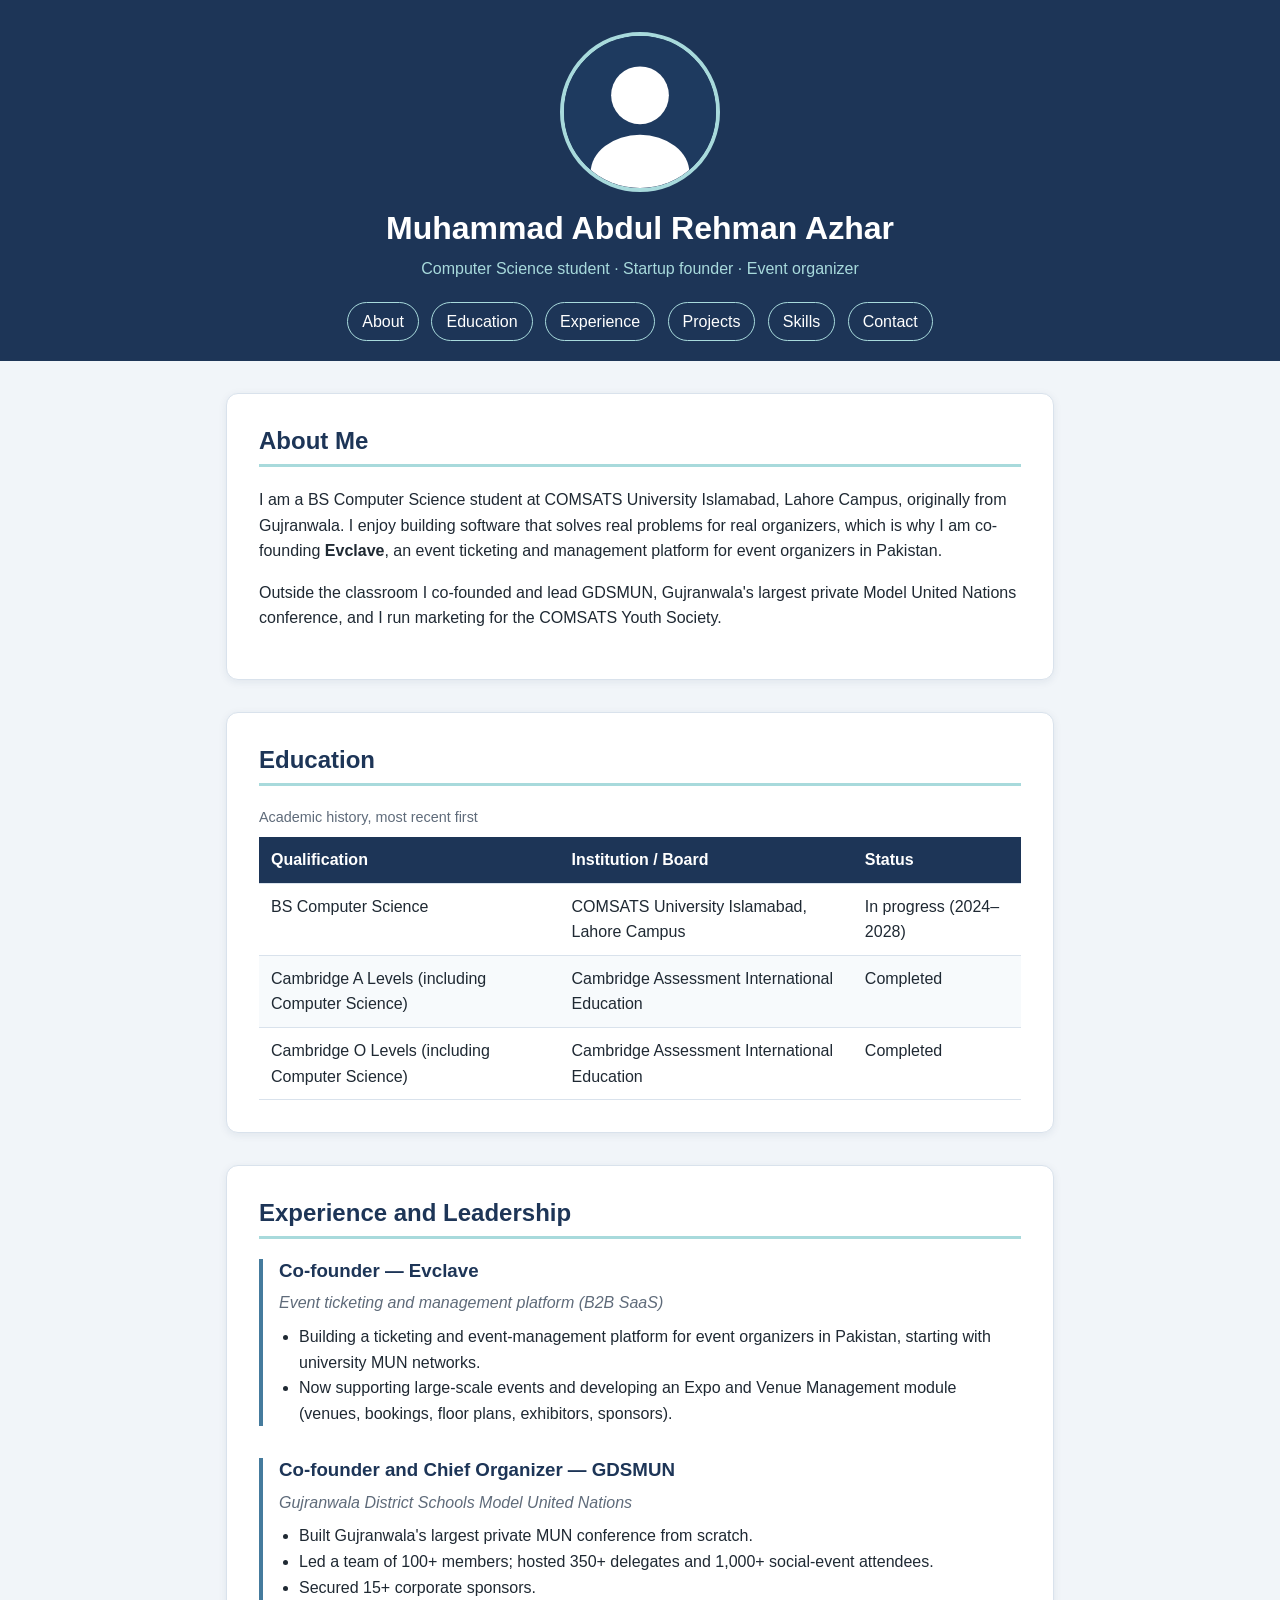
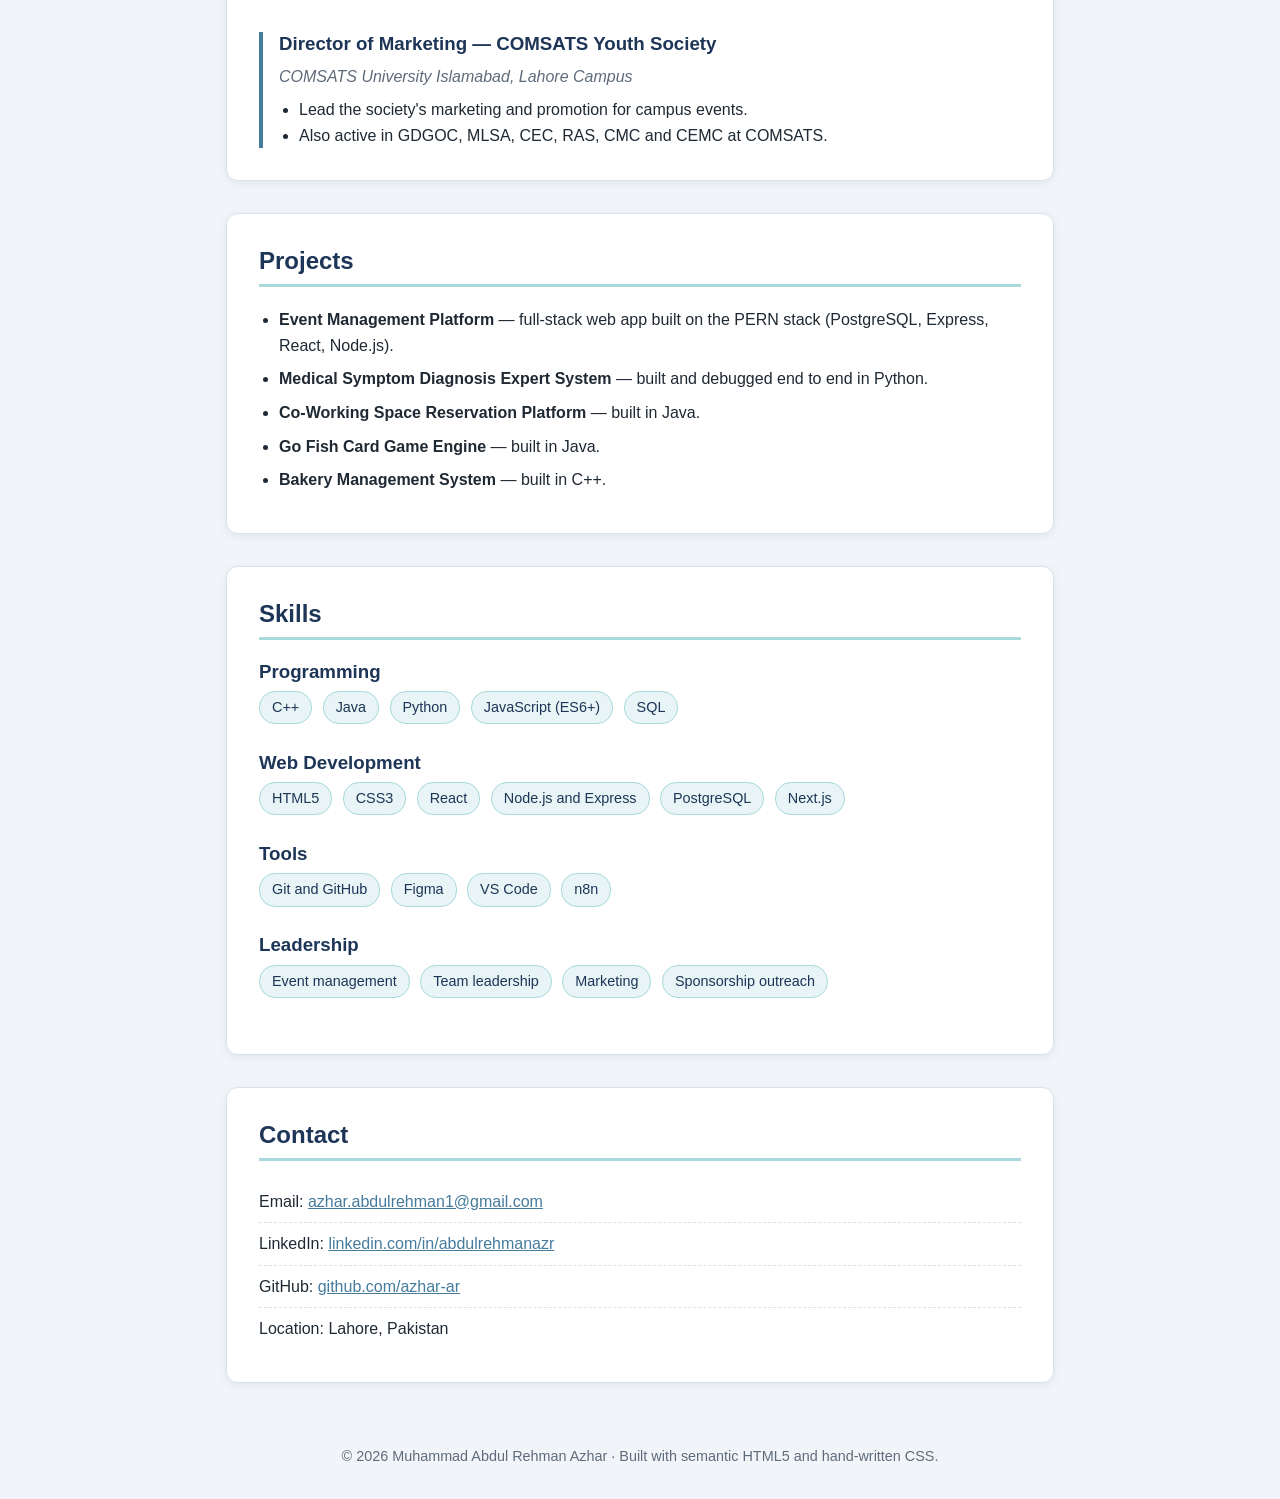
==== commit c8677ddb: "V1" ====
--- a/assignment-1/index.html
+++ b/assignment-1/index.html
@@ -3,127 +3,184 @@
 <head>
     <meta charset="UTF-8">
     <meta name="viewport" content="width=device-width, initial-scale=1.0">
-    <title>Muhammad Abdul Rehman Azhar - CV</title>
+    <meta name="description" content="CV of Muhammad Abdul Rehman Azhar, BS Computer Science student at COMSATS University Islamabad, Lahore Campus.">
+    <title>Muhammad Abdul Rehman Azhar | CV</title>
+    <!-- All styling lives in one external stylesheet: no inline style attributes anywhere -->
     <link rel="stylesheet" href="styles.css">
 </head>
 <body>
 
-    <header>
-        <img src="images/profile.svg" alt="Photo of Muhammad Abdul Rehman Azhar" class="photo">
+    <!-- HEADER: who I am, plus the page's navigation -->
+    <header class="site-header">
+        <img class="profile-photo" src="images/profile.svg" alt="Profile photo of Muhammad Abdul Rehman Azhar" width="160" height="160">
         <h1>Muhammad Abdul Rehman Azhar</h1>
-        <p class="tagline">BS Computer Science Student | Co-Founder of EVclave</p>
+        <p class="tagline">Computer Science student &middot; Startup founder &middot; Event organizer</p>
+
+        <nav aria-label="CV sections">
+            <ul class="nav-list">
+                <li><a href="#about">About</a></li>
+                <li><a href="#education">Education</a></li>
+                <li><a href="#experience">Experience</a></li>
+                <li><a href="#projects">Projects</a></li>
+                <li><a href="#skills">Skills</a></li>
+                <li><a href="#contact">Contact</a></li>
+            </ul>
+        </nav>
     </header>
-
-    <nav>
-        <ul>
-            <li><a href="#about">About</a></li>
-            <li><a href="#education">Education</a></li>
-            <li><a href="#skills">Skills</a></li>
-            <li><a href="#projects">Projects</a></li>
-            <li><a href="#contact">Contact</a></li>
-        </ul>
-    </nav>
 
     <main>
 
-        <section id="about">
+        <section id="about" class="card">
             <h2>About Me</h2>
             <p>
-                I am an AI-focused BS Computer Science student at COMSATS University
-                Islamabad. I enjoy building workflow automations and software projects.
-                I am the Co-Founder of EVclave and the Co-Founder &amp; Chief Organizer
-                of GDSMUN, where I led a team of 100+ volunteers.
+                I am a BS Computer Science student at COMSATS University Islamabad, Lahore Campus,
+                originally from Gujranwala. I enjoy building software that solves real problems for
+                real organizers, which is why I am co-founding <strong>Evclave</strong>, an event
+                ticketing and management platform for event organizers in Pakistan.
+            </p>
+            <p>
+                Outside the classroom I co-founded and lead GDSMUN, Gujranwala's largest private
+                Model United Nations conference, and I run marketing for the COMSATS Youth Society.
             </p>
         </section>
 
-        <section id="education">
+        <!-- Education is tabular data (qualification x institution x status),
+             so a <table> is the semantic choice here, not a layout trick. -->
+        <section id="education" class="card">
             <h2>Education</h2>
-            <table>
-                <thead>
-                    <tr>
-                        <th>Qualification</th>
-                        <th>Institute</th>
-                        <th>Year</th>
-                        <th>Result</th>
-                    </tr>
-                </thead>
-                <tbody>
-                    <tr>
-                        <td>BS Computer Science</td>
-                        <td>COMSATS University Islamabad</td>
-                        <td>2024 - Present</td>
-                        <td>In progress</td>
-                    </tr>
-                    <tr>
-                        <td>A Levels</td>
-                        <td>The City School, Gujranwala</td>
-                        <td>2022 - 2024</td>
-                        <td>A, B, B, C</td>
-                    </tr>
-                    <tr>
-                        <td>O Levels</td>
-                        <td>Lahore Grammar School, Gujranwala</td>
-                        <td>2020 - 2022</td>
-                        <td>6A*, 1A, 1B</td>
-                    </tr>
-                </tbody>
-            </table>
+            <div class="table-wrap">
+                <table>
+                    <caption>Academic history, most recent first</caption>
+                    <thead>
+                        <tr>
+                            <th scope="col">Qualification</th>
+                            <th scope="col">Institution / Board</th>
+                            <th scope="col">Status</th>
+                        </tr>
+                    </thead>
+                    <tbody>
+                        <tr>
+                            <td>BS Computer Science</td>
+                            <td>COMSATS University Islamabad, Lahore Campus</td>
+                            <td>In progress (2024&ndash;2028)</td>
+                        </tr>
+                        <tr>
+                            <td>Cambridge A Levels (including Computer Science)</td>
+                            <td>Cambridge Assessment International Education</td>
+                            <td>Completed</td>
+                        </tr>
+                        <tr>
+                            <td>Cambridge O Levels (including Computer Science)</td>
+                            <td>Cambridge Assessment International Education</td>
+                            <td>Completed</td>
+                        </tr>
+                    </tbody>
+                </table>
+            </div>
         </section>
 
-        <section id="skills">
-            <h2>Skills</h2>
-            <ul>
-                <li><strong>Languages:</strong> Python, Java, C++, JavaScript, HTML, CSS</li>
-                <li><strong>Databases:</strong> SQL, PostgreSQL</li>
-                <li><strong>Web Stack:</strong> PERN (PostgreSQL, Express.js, React.js, Node.js)</li>
-                <li><strong>Automation:</strong> n8n, Make, Zapier</li>
-                <li><strong>AI:</strong> Prompt Engineering, AI-Assisted Development</li>
+        <!-- Each role is an <article>: a self-contained entry that would still make
+             sense if it were copied somewhere else on its own. -->
+        <section id="experience" class="card">
+            <h2>Experience and Leadership</h2>
+
+            <article class="entry">
+                <h3>Co-founder &mdash; Evclave</h3>
+                <p class="entry-meta">Event ticketing and management platform (B2B SaaS)</p>
+                <ul>
+                    <li>Building a ticketing and event-management platform for event organizers in Pakistan, starting with university MUN networks.</li>
+                    <li>Now supporting large-scale events and developing an Expo and Venue Management module (venues, bookings, floor plans, exhibitors, sponsors).</li>
+                </ul>
+            </article>
+
+            <article class="entry">
+                <h3>Co-founder and Chief Organizer &mdash; GDSMUN</h3>
+                <p class="entry-meta">Gujranwala District Schools Model United Nations</p>
+                <ul>
+                    <li>Built Gujranwala's largest private MUN conference from scratch.</li>
+                    <li>Led a team of 100+ members; hosted 350+ delegates and 1,000+ social-event attendees.</li>
+                    <li>Secured 15+ corporate sponsors.</li>
+                </ul>
+            </article>
+
+            <article class="entry">
+                <h3>Director of Marketing &mdash; COMSATS Youth Society</h3>
+                <p class="entry-meta">COMSATS University Islamabad, Lahore Campus</p>
+                <ul>
+                    <li>Lead the society's marketing and promotion for campus events.</li>
+                    <li>Also active in GDGOC, MLSA, CEC, RAS, CMC and CEMC at COMSATS.</li>
+                </ul>
+            </article>
+        </section>
+
+        <section id="projects" class="card">
+            <h2>Projects</h2>
+            <ul class="project-list">
+                <li><strong>Event Management Platform</strong> &mdash; full-stack web app built on the PERN stack (PostgreSQL, Express, React, Node.js).</li>
+                <li><strong>Medical Symptom Diagnosis Expert System</strong> &mdash; built and debugged end to end in Python.</li>
+                <li><strong>Co-Working Space Reservation Platform</strong> &mdash; built in Java.</li>
+                <li><strong>Go Fish Card Game Engine</strong> &mdash; built in Java.</li>
+                <li><strong>Bakery Management System</strong> &mdash; built in C++.</li>
             </ul>
         </section>
 
-        <section id="projects">
-            <h2>Projects</h2>
+        <section id="skills" class="card">
+            <h2>Skills</h2>
 
-            <article>
-                <h3>Barber Appointment Booking Automation (2026)</h3>
-                <p>An n8n workflow that books appointments through email and WhatsApp and sends follow-up reminders.</p>
-            </article>
+            <h3>Programming</h3>
+            <ul class="skill-list">
+                <li>C++</li>
+                <li>Java</li>
+                <li>Python</li>
+                <li>JavaScript (ES6+)</li>
+                <li>SQL</li>
+            </ul>
 
-            <article>
-                <h3>Event Management Platform (2026)</h3>
-                <p>An event registration and scheduling system built with the PERN stack.</p>
-            </article>
+            <h3>Web Development</h3>
+            <ul class="skill-list">
+                <li>HTML5</li>
+                <li>CSS3</li>
+                <li>React</li>
+                <li>Node.js and Express</li>
+                <li>PostgreSQL</li>
+                <li>Next.js</li>
+            </ul>
 
-            <article>
-                <h3>Medical Symptom Diagnosis Expert System (2026)</h3>
-                <p>A rule-based expert system in Python that maps symptoms to diseases.</p>
-            </article>
-        </section>
+            <h3>Tools</h3>
+            <ul class="skill-list">
+                <li>Git and GitHub</li>
+                <li>Figma</li>
+                <li>VS Code</li>
+                <li>n8n</li>
+            </ul>
 
-        <section id="leadership">
-            <h2>Leadership</h2>
-            <ul>
-                <li><strong>Co-Founder</strong> - EVclave</li>
-                <li><strong>Co-Founder &amp; Chief Organizer</strong> - GDSMUN (2024 - Present)</li>
-                <li><strong>Director of Marketing</strong> - Youth Society COMSATS (2024 - Present)</li>
+            <h3>Leadership</h3>
+            <ul class="skill-list">
+                <li>Event management</li>
+                <li>Team leadership</li>
+                <li>Marketing</li>
+                <li>Sponsorship outreach</li>
             </ul>
         </section>
 
-        <section id="contact">
+        <!-- <address> marks up contact information for the page's author -->
+        <section id="contact" class="card">
             <h2>Contact</h2>
-            <ul>
-                <li>Email: <a href="mailto:azhar.abdulrehman1@gmail.com">azhar.abdulrehman1@gmail.com</a></li>
-                <li>LinkedIn: <a href="https://linkedin.com/in/abdulrehmanazr">linkedin.com/in/abdulrehmanazr</a></li>
-                <li>GitHub: <a href="https://github.com/azhar-ar">github.com/azhar-ar</a></li>
-                <li>Location: Lahore, Pakistan</li>
-            </ul>
+            <address>
+                <ul class="contact-list">
+                    <li>Email: <a href="mailto:azhar.abdulrehman1@gmail.com">azhar.abdulrehman1@gmail.com</a></li>
+                    <li>LinkedIn: <a href="https://www.linkedin.com/in/abdulrehmanazr" target="_blank" rel="noopener noreferrer">linkedin.com/in/abdulrehmanazr</a></li>
+                    <li>GitHub: <a href="https://github.com/azhar-ar" target="_blank" rel="noopener noreferrer">github.com/azhar-ar</a></li>
+                    <li>Location: Lahore, Pakistan</li>
+                </ul>
+            </address>
         </section>
 
     </main>
 
-    <footer>
-        <p>&copy; 2026 Muhammad Abdul Rehman Azhar</p>
+    <footer class="site-footer">
+        <p>&copy; 2026 Muhammad Abdul Rehman Azhar &middot; Built with semantic HTML5 and hand-written CSS.</p>
     </footer>
 
 </body>
-</html>
+</html>
--- a/assignment-1/styles.css
+++ b/assignment-1/styles.css
@@ -1,129 +1,262 @@
-/* Whole page */
+/* =========================================================
+   Assignment 1 - Personal CV
+   Plain CSS only (no framework). Uses the building blocks from
+   Lectures 5-6: selectors, the cascade, the box model, display.
+   ========================================================= */
+
+/* ---------- 1. Box-sizing reset ----------
+   border-box: width/height INCLUDE padding and border,
+   so a 300px box with 20px padding stays 300px wide. */
+*,
+*::before,
+*::after {
+    box-sizing: border-box;
+}
+
+/* ---------- 2. Design tokens (CSS custom properties) ----------
+   Colours and spacing are defined once here and reused with var(). */
+:root {
+    --navy: #1d3557;
+    --teal: #457b9d;
+    --mint: #a8dadc;
+    --page-bg: #f1f5f9;
+    --card-bg: #ffffff;
+    --text: #1f2933;
+    --muted: #5f6b7a;
+    --border: #d9e2ec;
+
+    --space-sm: 8px;
+    --space-md: 16px;
+    --space-lg: 32px;
+}
+
+/* ---------- 3. Base ---------- */
 body {
-    font-family: Arial, sans-serif;
-    background-color: #f2f2f2;
-    color: #333333;
+    margin: 0;                       /* remove the browser's default 8px margin */
+    background-color: var(--page-bg);
+    color: var(--text);              /* color and font-family INHERIT into every child */
+    font-family: "Segoe UI", Roboto, Helvetica, Arial, sans-serif;
+    font-size: 16px;
+    line-height: 1.6;
+}
+
+h1,
+h2,
+h3 {
+    line-height: 1.25;
+    color: var(--navy);
+}
+
+a {
+    color: var(--teal);
+}
+
+a:hover,
+a:focus {
+    color: var(--navy);
+}
+
+/* ---------- 4. Header ---------- */
+.site-header {
+    background-color: var(--navy);
+    color: #ffffff;
+    text-align: center;              /* centres the inline content: text and inline-block links */
+    padding: var(--space-lg) var(--space-md) var(--space-md);
+}
+
+.profile-photo {
+    display: block;                  /* an <img> is inline by default; block lets margin auto centre it */
+    width: 160px;
+    height: 160px;
+    margin: 0 auto var(--space-md);  /* top 0, left/right auto (centred), bottom 16px */
+    border: 4px solid var(--mint);
+    border-radius: 50%;              /* 50% on a square box = a circle */
+}
+
+.site-header h1 {
+    margin: 0;
+    color: #ffffff;
+    font-size: 2rem;
+}
+
+.tagline {
+    margin: var(--space-sm) 0 var(--space-md);
+    color: var(--mint);
+}
+
+/* Navigation: list items become inline-block so they sit in one row
+   but still accept padding and margin on all four sides. */
+.nav-list {
+    list-style: none;                /* remove bullets */
     margin: 0;
     padding: 0;
 }
 
-/* Header: photo, name and tagline */
-header {
-    background-color: #1e3a5f;
-    color: white;
-    text-align: center;
-    padding: 30px 20px;
-}
-
-.photo {
-    width: 140px;
-    height: 140px;
-    border-radius: 50%;
-    border: 4px solid white;
-}
-
-header h1 {
-    margin: 15px 0 5px 0;
-}
-
-.tagline {
-    margin: 0;
-    font-size: 18px;
-}
-
-/* Navigation bar */
-nav {
-    background-color: #16304f;
-    text-align: center;
-    padding: 10px;
-}
-
-nav ul {
-    list-style: none;
-    margin: 0;
-    padding: 0;
-}
-
-nav li {
+.nav-list li {
     display: inline-block;
-    margin: 0 10px;
-}
-
-nav a {
-    color: white;
+    margin: 4px;
+}
+
+.nav-list a {
+    display: inline-block;           /* an <a> is inline; inline-block lets padding push the box size */
+    padding: 6px 14px;
+    border: 1px solid var(--mint);
+    border-radius: 20px;
+    color: #ffffff;
     text-decoration: none;
-    padding: 5px 10px;
-}
-
-nav a:hover {
-    text-decoration: underline;
-}
-
-/* Main content box */
+}
+
+.nav-list a:hover,
+.nav-list a:focus {
+    background-color: var(--mint);
+    color: var(--navy);
+}
+
+/* ---------- 5. Main column and cards ---------- */
 main {
-    max-width: 800px;
-    margin: 30px auto;
-    padding: 20px;
-    background-color: white;
-    border: 1px solid #cccccc;
-}
-
-/* Each section */
-section {
-    margin-bottom: 25px;
-}
-
-h2 {
-    color: #1e3a5f;
-    border-bottom: 2px solid #1e3a5f;
-    padding-bottom: 5px;
-}
-
-/* Project cards */
-article {
-    border: 1px solid #cccccc;
-    border-left: 5px solid #1e3a5f;
-    padding: 10px 15px;
-    margin-bottom: 15px;
-}
-
-article h3 {
-    margin: 0 0 5px 0;
-}
-
-article p {
-    margin: 0;
-}
-
-/* Education table */
+    max-width: 860px;                /* never wider than 860px on big screens */
+    margin: var(--space-lg) auto;    /* auto left/right margins centre the column */
+    padding: 0 var(--space-md);      /* breathing room from the screen edge on phones */
+}
+
+/* Every section is a "card": padding inside the border, margin outside it */
+.card {
+    background-color: var(--card-bg);
+    padding: var(--space-lg);
+    margin-bottom: var(--space-lg);
+    border: 1px solid var(--border);
+    border-radius: 12px;
+    box-shadow: 0 2px 8px rgba(29, 53, 87, 0.08);
+}
+
+.card h2 {
+    margin-top: 0;
+    padding-bottom: var(--space-sm);
+    border-bottom: 3px solid var(--mint);
+}
+
+/* ---------- 6. Education table ---------- */
+.table-wrap {
+    overflow-x: auto;                /* on a very narrow screen the table scrolls instead of breaking the page */
+}
+
 table {
     width: 100%;
-    border-collapse: collapse;
-}
-
-th, td {
-    border: 1px solid #cccccc;
-    padding: 8px;
+    border-collapse: collapse;       /* merge neighbouring cell borders into one line */
+}
+
+caption {
     text-align: left;
+    color: var(--muted);
+    font-size: 0.9rem;
+    padding-bottom: var(--space-sm);
+}
+
+th,
+td {
+    padding: 10px 12px;
+    text-align: left;
+    vertical-align: top;
+    border-bottom: 1px solid var(--border);
 }
 
 th {
-    background-color: #1e3a5f;
-    color: white;
-}
-
-/* Lists and links */
-li {
-    margin-bottom: 6px;
-}
-
-a {
-    color: #1e3a5f;
-}
-
-/* Footer */
-footer {
+    background-color: var(--navy);
+    color: #ffffff;
+}
+
+tbody tr:nth-child(even) {
+    background-color: #f7fafc;       /* zebra stripes make rows easier to follow */
+}
+
+/* ---------- 7. Experience entries ---------- */
+.entry {
+    padding-left: var(--space-md);
+    border-left: 4px solid var(--teal);
+    margin-bottom: var(--space-lg);
+}
+
+.entry:last-child {
+    margin-bottom: 0;
+}
+
+.entry h3 {
+    margin: 0;
+}
+
+.entry-meta {
+    margin: 2px 0 var(--space-sm);
+    color: var(--muted);
+    font-style: italic;
+}
+
+.entry ul,
+.project-list {
+    margin: 0;
+    padding-left: 20px;
+}
+
+.project-list li {
+    margin-bottom: var(--space-sm);
+}
+
+/* ---------- 8. Skills as "chips" ---------- */
+.card h3 {
+    margin-bottom: var(--space-sm);
+}
+
+.skill-list {
+    list-style: none;
+    margin: 0 0 var(--space-md);
+    padding: 0;
+}
+
+.skill-list li {
+    display: inline-block;           /* chips flow in a row and wrap onto new lines */
+    margin: 0 6px 8px 0;
+    padding: 4px 12px;
+    background-color: #e8f4f5;
+    border: 1px solid var(--mint);
+    border-radius: 16px;
+    color: var(--navy);
+    font-size: 0.9rem;
+}
+
+/* ---------- 9. Contact ---------- */
+address {
+    font-style: normal;              /* browsers italicise <address> by default */
+}
+
+.contact-list {
+    list-style: none;
+    margin: 0;
+    padding: 0;
+}
+
+.contact-list li {
+    padding: var(--space-sm) 0;
+    border-bottom: 1px dashed var(--border);
+}
+
+.contact-list li:last-child {
+    border-bottom: none;
+}
+
+/* ---------- 10. Footer ---------- */
+.site-footer {
     text-align: center;
-    padding: 15px;
-    color: #777777;
-}
+    padding: var(--space-md);
+    color: var(--muted);
+    font-size: 0.9rem;
+}
+
+/* ---------- 11. Small screens ---------- */
+@media (max-width: 600px) {
+    .card {
+        padding: var(--space-md);    /* less padding so phones get more room for text */
+    }
+
+    .site-header h1 {
+        font-size: 1.5rem;
+    }
+}
